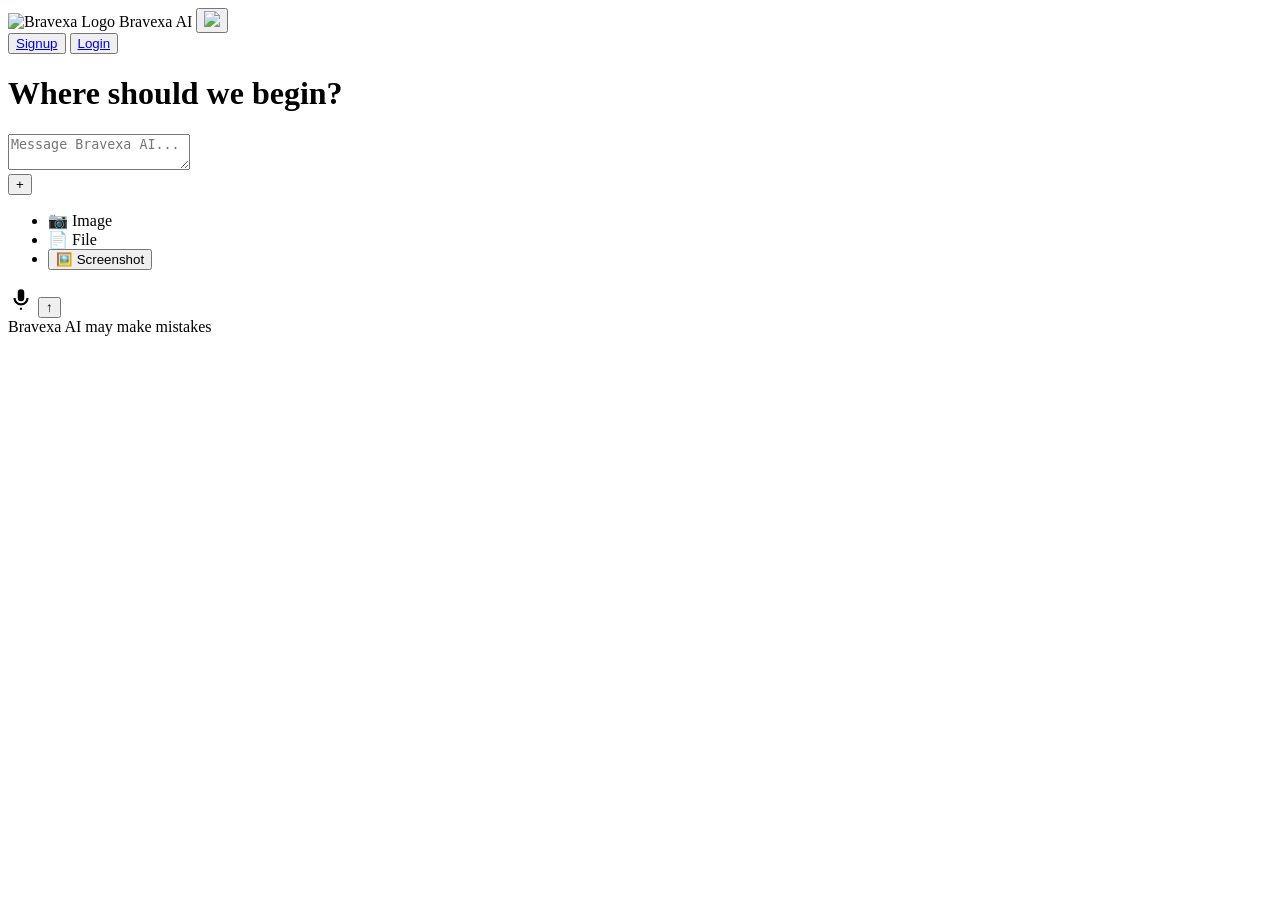
==== index.html @ df4f88fd "Update index.html" ====
<!DOCTYPE html>
<html lang="en">

<head>
  <meta charset="UTF-8">
  <meta name="viewport" content="width=device-width, initial-scale=1.0">
   <link rel="icon" type="image/png" href="chat.png">
  <link rel="manifest" href="manifest.json">
<meta name="theme-color" content="#0f172a">
  <title>Bravexa AI</title>
  <!-- Google Fonts: Inter -->
  <link href="https://fonts.googleapis.com/css2?family=Quicksand:wght@400;500;600;700&display=swap" rel="stylesheet">
  <link href="style.css" rel="stylesheet">
</head>

<body>

  <!-- Header -->
<header class="header">
<div class="logo">
  <img src="chat.png" alt="Bravexa Logo">
  <span>Bravexa AI</span>
  <button id="editLogoBtn" class="edit-logo-btn"><img src="edit.svg"></button>
</div>


  <div class="buttons">
    <button class="btn outline"><a href="Login.html">Signup</a></button>
    <button class="btn solid"><a href="Login.html">Login</a></button>
  </div>
</header>


  <!-- Hero Section -->
  <div class="hero">
    <h1>Where should we begin?</h1>
  </div>

  <!-- Chat Area -->
  <div class="chat-window" style="display:none;"></div>

  <!-- Input Box -->
  <div class="input-box">
  <textarea placeholder="Message Bravexa AI..." class="chatbox"></textarea>

  <div class="bottom-row">
    <div class="left-section">
      <button class="plus-btn" id="plusBtn">+</button>
      <div class="upload-dropdown" id="uploadDropdown">
        <ul>
          <li><label for="imageUpload">📷 Image</label><input type="file" id="imageUpload" accept="image/*" hidden></li>
          <li><label for="fileUpload">📄 File</label><input type="file" id="fileUpload" hidden></li>
          <li><button id="screenshotBtn">🖼️ Screenshot</button></li>
        </ul>
      </div>
    </div>

    <div class="right-section">
      <i class="voice-icon" title="Voice">
        <svg viewBox="0 0 24 24" width="26" height="26" xmlns="http://www.w3.org/2000/svg">
          <path fill="currentColor" d="M12 14a3 3 0 0 0 3-3V6a3 3 0 0 0-6 0v5a3 3 0 0 0 3 3zm5-3a5 5 0 0 1-10 0H5a7 7 0 0 0 14 0h-2zM11 20h2v2h-2z"/>
        </svg>
      </i>
      <button class="send-btn">↑</button>
    </div>
  </div>
</div>
  <!-- Footer -->
  <div class="footer">
    Bravexa AI may make mistakes
  </div>
  <script src="main.js"></script>
</body>
</html>
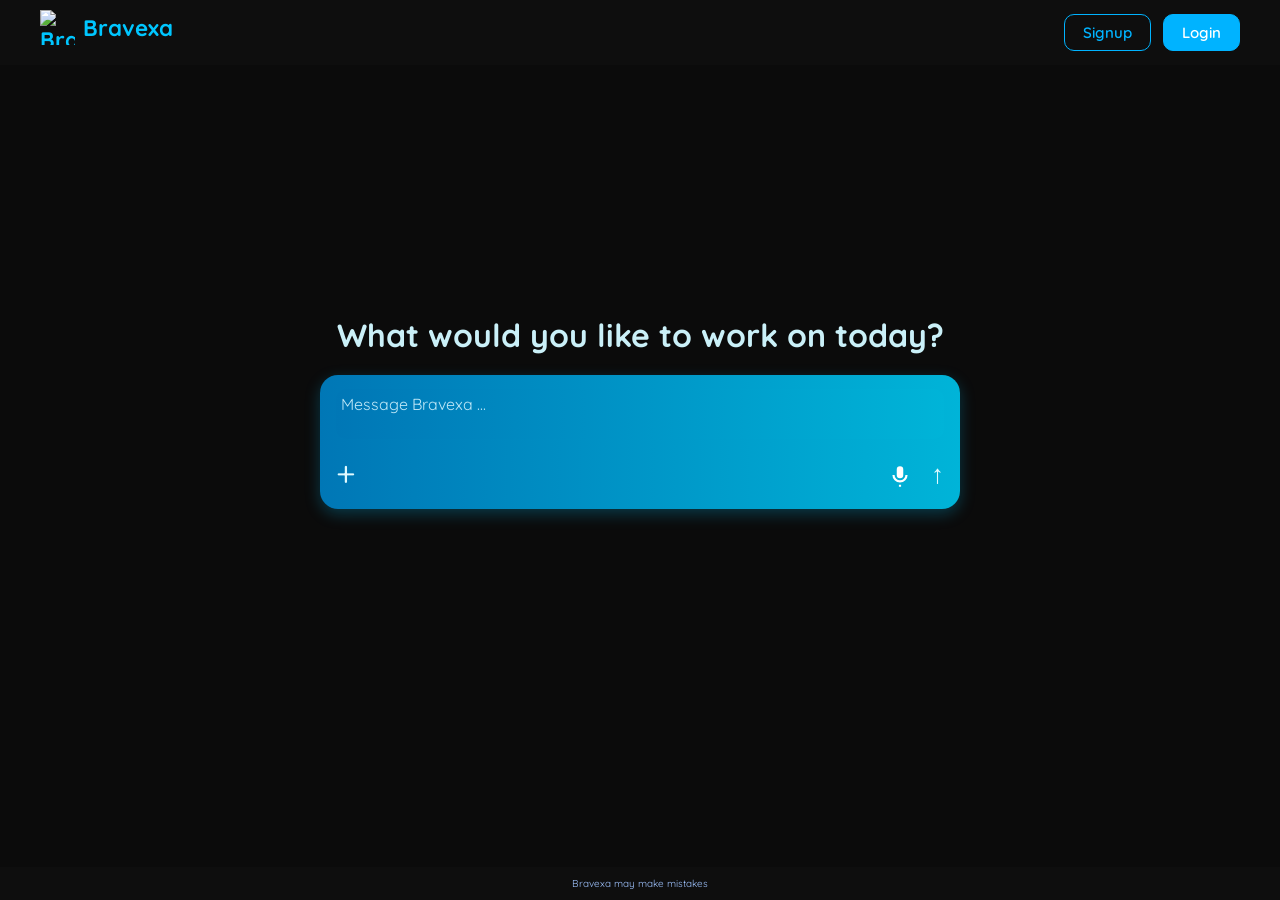
==== commit 39512ccb: "Update index.html" ====
--- a/index.html
+++ b/index.html
@@ -7,7 +7,7 @@
    <link rel="icon" type="image/png" href="chat.png">
   <link rel="manifest" href="manifest.json">
 <meta name="theme-color" content="#0f172a">
-  <title>Bravexa AI</title>
+  <title>Bravexa</title>
   <!-- Google Fonts: Inter -->
   <link href="https://fonts.googleapis.com/css2?family=Quicksand:wght@400;500;600;700&display=swap" rel="stylesheet">
   <link href="style.css" rel="stylesheet">
@@ -19,7 +19,7 @@
 <header class="header">
 <div class="logo">
   <img src="chat.png" alt="Bravexa Logo">
-  <span>Bravexa AI</span>
+  <span>Bravexa</span>
   <button id="editLogoBtn" class="edit-logo-btn"><img src="edit.svg"></button>
 </div>
 
@@ -33,7 +33,7 @@
 
   <!-- Hero Section -->
   <div class="hero">
-    <h1>Where should we begin?</h1>
+    <h1>What would you like to work on today?</h1> 
   </div>
 
   <!-- Chat Area -->
@@ -41,7 +41,7 @@
 
   <!-- Input Box -->
   <div class="input-box">
-  <textarea placeholder="Message Bravexa AI..." class="chatbox"></textarea>
+  <textarea placeholder="Message Bravexa ..." class="chatbox"></textarea>
 
   <div class="bottom-row">
     <div class="left-section">
@@ -67,7 +67,7 @@
 </div>
   <!-- Footer -->
   <div class="footer">
-    Bravexa AI may make mistakes
+    Bravexa may make mistakes
   </div>
   <script src="main.js"></script>
 </body>
--- a/style.css
+++ b/style.css
@@ -0,0 +1,1270 @@
+
+/* ===================================
+      Bravexa AI — Modern Blue Theme
+   =================================== */
+
+* {
+  margin: 0;
+  padding: 0;
+  box-sizing: border-box;
+  font-family: 'Quicksand', sans-serif;
+}
+
+html {
+  margin-bottom: 150px;
+}
+
+body {
+  background: linear-gradient(180deg, #0d1b2a, #1b263b);
+  color: #e0e6ed;
+  display: flex;
+  flex-direction: column;
+  align-items: center;
+  overflow-y: scroll;
+  scroll-behavior: smooth;
+  justify-content: center;
+  text-align: center;
+}
+
+/* ================= Navbar ================= */
+/* ===== HEADER (Fixed Navbar) ===== */
+
+.sidebar {
+  position: fixed;
+   left: -220px; /* match width */
+  width: 220px;
+  top: 0;
+  height: 100%;
+  background:black;
+  box-shadow:1px 1px 1px 1px rgba(0,0,0,0.1);
+  backdrop-filter: blur(10px);
+  color: white;
+  padding: 15px;
+  transition: 0.3s;
+  overflow-y: auto;
+  z-index: 1000;
+}
+
+.sidebar.active {
+  left: 0;
+}
+.sidebar p{
+      text-align : left;
+      padding:10px;
+      font-weight: 700;
+      font-size:1rem;
+}
+.left{
+  margin-left:10px;
+}
+.chat {
+  font-size: 0.95rem;
+  font-weight: 600;
+}
+
+.chatid {
+  font-size: 0.7rem;
+  text-align: left;
+  color: #aaa;
+}
+
+.menu-btn {
+  font-size: 20px;
+  margin-right: 10px;
+  cursor: pointer;
+  background: none;
+  border: none;
+  color: white;
+}
+.edit-btn{
+
+    font-size: 15px;
+  margin-right: 10px;
+  cursor: pointer;
+  background: none;
+  border: none;
+
+}
+.header {
+  position: fixed;
+  top: 0;
+  left: 0;
+  width: 100%;
+  height: 65px;
+  display: flex;
+  align-items: center;
+  justify-content: space-between;
+  padding: 0 40px;
+  background: #0e0e0e;
+  z-index: 100;
+}
+
+.header .logo {
+  font-size: 1.4rem;
+  font-weight: 700;
+  color: linear-gradient(90deg, #1d4ed8, #2563eb, #60a5fa);
+  user-select: none;
+}
+
+.header .buttons {
+  display: flex;
+  gap: 12px;
+}
+
+.header .btn {
+  font-family: 'Inter', sans-serif;
+  padding: 8px 18px;
+  border-radius: 10px;
+  font-weight: 600;
+  cursor: pointer;
+  transition: all 0.25s ease;
+  border: none;
+  font-size: 15px;
+}
+
+.header .btn a {
+  text-decoration: none;
+  color: inherit;
+}
+
+.header .btn.outline {
+  background: transparent;
+  border: 1.8px solid #00b3ff;
+  color: #00b3ff;
+}
+
+.header .btn.outline:hover {
+  background: #00b3ff;
+  color: #fff;
+}
+
+.header .btn.solid {
+  background: #00b3ff;
+  color: #fff;
+  border: 1.8px solid #00b3ff;
+}
+
+.header .btn.solid:hover {
+  background: #29d1ff;
+}
+/* Add spacing below header so chat/hero doesn’t overlap */
+body {
+  margin: 0;
+  font-family: 'Inter', sans-serif;
+  background: #0b0b0b;
+  color: #fff;
+}
+
+main, .hero, .chat-window {
+  margin-top: 80px; /* push content below header */
+}
+
+/* ===== LIGHT MODE ===== */
+body.light-mode .header {
+  background: #ffffff;
+  border-bottom: 1px solid #eee;
+}
+
+body.light-mode .header .logo {
+  color: #0077ff;
+}
+
+body.light-mode .header .btn.outline {
+  border-color: #0077ff;
+  color: #0077ff;
+}
+
+body.light-mode .header .btn.outline:hover {
+  background: #0077ff;
+  color: #fff;
+}
+
+body.light-mode .header .btn.solid {
+  background: #0077ff;
+  color: #fff;
+}
+.navbars {
+  position: absolute;
+  top: 20px;
+  left: 30px;
+  right: 30px;
+  display: flex;
+  justify-content: space-between;
+  align-items: center;
+  margin-left: 25px;
+}
+
+.logo {
+ display: flex;
+  align-items: center;
+  font-weight: 600;
+  font-size: 1.3rem;
+  margin-bottom:10px;
+  color: #00c6ff;
+  position: relative;
+}
+
+.logo span {
+  margin-left: 8px;
+  color: #00c6ff;
+}
+.logo img{
+  width:35px;
+  height:35px;
+}
+.buttons {
+  display: flex;
+  gap: 20px;
+}
+.edit-logo-btn {
+  display: none;
+  position: absolute;
+  background: #2a2a2a;
+  color: #fff;
+  border: none;
+  padding: 5px 8px;
+  border-radius: 6px;
+  cursor: pointer;
+  font-size: 13px;
+  transition: background 0.2s ease, opacity 0.2s ease;
+  opacity: 0;
+}
+
+.suggestions {
+  display: flex;
+  flex-wrap: wrap;
+  gap: 10px;
+  justify-content: center;
+  margin-top: 20px;
+margin-bottom:20px;
+}
+
+.suggestions button {
+  background: rgba(255, 255, 255, 0.05);
+  border: 1px solid rgba(0, 255, 255, 0.2);
+  color: #cceeff;
+  padding: 10px 16px;
+  border-radius: 25px;
+  font-size: 14px;
+  cursor: pointer;
+  transition: all 0.3s ease;
+  backdrop-filter: blur(10px);
+}
+
+/* Hover effect */
+.suggestions button:hover {
+  background: rgba(0, 255, 255, 0.15);
+  box-shadow: 0 0 10px rgba(0, 255, 255, 0.6);
+  transform: translateY(-2px);
+}
+.logo:hover .edit-logo-btn {
+  display: block;
+  opacity: 1;
+}
+
+.edit-logo-btn img{
+  width:25px;
+  height:25px;
+  background-color:transparent;
+}
+
+.edit-logo-btn:hover {
+  background: #4a4a4a;
+}
+.btn {
+  padding: 8px 18px;
+  background: linear-gradient(90deg, #0077b6, #00b4d8);
+  border: none;
+  border-radius: 10px;
+  color: white;
+  font-weight: 500;
+  cursor: pointer;
+  transition: transform 0.3s ease, background 0.3s ease;
+}
+
+.btn a {
+  color: white;
+  text-decoration: none;
+}
+
+.btn:hover {
+  transform: scale(1.05);
+  background: linear-gradient(90deg, #00b4d8, #0077b6);
+}
+
+/* ================= Hero ================= */
+.hero {
+  margin-top: 35vh;
+}
+
+
+.hero h1 {
+  font-size: 2rem;
+  font-weight: 700;
+  margin-bottom: 20px;
+  color: #caf0f8;
+}
+.hero p{
+   font-size: 1.1rem;
+   padding-bottom:20px;
+}
+
+/* ================= Chat Window ================= */
+.chat-window {
+  flex-grow: 1;
+  width: 100%;
+  max-width: 51%;
+  display: flex;
+padding: 10px 12px 90px;
+  flex-direction: column;
+  background-color: transparent;
+}
+.preview-container {
+  display:none;
+  flex-wrap: wrap;
+}
+
+.preview-container img{
+  max-width: 80px;
+  border-radius: 8px;
+}
+
+.preview-container .file-preview {
+  background: #1e293b;
+  padding: 6px 10px;
+  border-radius: 6px;
+  font-size: 12px;
+}
+
+.preview-item {
+  position: relative;
+  display: inline-block;
+}
+
+.remove-btn {
+  position: absolute;
+  top: -6px;
+  right: -6px;
+  background: #ef4444;
+  color: white;
+  border: none;
+  border-radius: 50%;
+  width: 18px;
+  height: 18px;
+  font-size: 12px;
+  cursor: pointer;
+}
+
+.remove-btn:hover {
+  background: #dc2626;
+}
+
+.preview-item img{
+  box-shadow: none;
+}
+
+/* ================= Input Box ================= */
+.input-box {
+  background: linear-gradient(90deg, #0077b6, #00b4d8);
+  border-radius: 18px;
+  padding: 14px 16px;
+  width: 55%;
+  margin: 0 auto;
+  box-shadow: 0 5px 15px rgba(0, 200, 255, 0.25);
+  animation: pulseGlow 2.5s infinite ease-in-out;
+  display: flex;
+  flex-direction: column;
+  gap: 12px;
+}
+
+/* Textarea (Top Section) */
+.chatbox {
+  border: none;
+  outline: none;
+  background: linear-gradient(90deg, #0077b6, #00b4d8);
+  color: #ffffff;
+  font-size: 1rem;
+  resize: none;
+  transition: height 0.2s ease;
+  border-radius: 10px;
+  padding: 5px;
+  min-height: 50px;
+  max-height: 200px;
+  overflow-y: auto;
+}
+
+.chatbox::placeholder {
+  color: #bfe8f7;
+}
+
+/* Bottom Row */
+.bottom-row {
+  display: flex;
+  justify-content: space-between;
+  align-items: center;
+}
+
+/* Left Section (+ button) */
+.left-section {
+    position: relative;
+}
+
+/* + Button */
+    .plus-btn {
+      background: transparent;
+      border: none;
+      color: #e0faff;
+      font-size: 35px;
+      cursor: pointer;
+      transition: all 0.3s ease;
+      position: relative;
+    }
+
+    .plus-btn:hover {
+      color: #00e1ff;
+      transform: scale(1.2);
+    }
+
+    .plus-btn.active {
+      color: #00e1ff;
+      text-shadow: 0 0 10px #00e1ff;
+    }
+
+    /* Upload Dropdown - Frosted Glass (macOS style) */
+  .upload-dropdown {
+  display: none;
+  position: absolute;
+
+  bottom: 30px;   /* appears above button */
+  left: 0;        /* aligned with + */
+
+  background:linear-gradient(90deg, #0077b6, #00b4d8);
+  border-radius: 14px;
+  width: 170px;
+
+  backdrop-filter: blur(20px) saturate(180%);
+  -webkit-backdrop-filter: blur(20px) saturate(180%);
+
+  border: 1px solid rgba(255, 255, 255, 0.25);
+
+  box-shadow: 0 4px 20px rgba(0, 0, 0, 0.35),
+              0 -2px 8px rgba(0, 225, 255, 0.3);
+
+  overflow: hidden;
+  z-index: 1000;
+
+  animation: fadeIn 0.25s ease;
+}
+.upload-dropdown {
+  left: 0;
+  transform: translateX(-20%);
+}
+
+    /* Dropdown list */
+    .upload-dropdown ul {
+      list-style: none;
+      margin: 0;
+      padding: 6px 0;
+    }
+
+    /* Items */
+    .upload-dropdown li {
+      padding: 9px 16px;
+      font-size: 15px;
+      color: #fff;
+      cursor: pointer;
+      transition: background 0.2s, color 0.2s;
+    }
+
+    .upload-dropdown li:hover {
+      background: rgba(0, 225, 255, 0.1);
+      color: #00e1ff;
+    }
+
+    /* Fade-in animation */
+    @keyframes fadeIn {
+      from {
+        opacity: 0;
+        transform: translateY(10px);
+      }
+      to {
+        opacity: 1;
+        transform: translateY(0);
+      }
+    }
+
+
+/* Right Section (Voice + Send buttons) */
+.right-section {
+  display: flex;
+  align-items: center;
+  gap: 18px;
+}
+
+.voice-icon {
+  margin-top:10px;
+  color: #ffffff;
+  cursor: pointer;
+  transition: all 0.3s ease;
+}
+
+.voice-icon:hover {
+  color: #00e1ff;
+  transform: scale(1.2);
+}
+
+.send-btn {
+  background: transparent;
+  border: none;
+  color: #e0faff;
+  cursor: pointer;
+  font-size: 26px;
+  font-weight: bold;
+  transition: all 0.3s ease;
+}
+
+.send-btn:hover {
+  color: #00e1ff;
+  transform: translateY(-2px) scale(1.1);
+}
+
+/* Glow Animation */
+@keyframes pulseGlow {
+  0%, 100% {
+    box-shadow: 0 0 10px rgba(0, 200, 255, 0.4);
+  }
+  50% {
+    box-shadow: 0 0 20px rgba(0, 200, 255, 0.8);
+  }
+}
+/* ================= Messages ================= */
+.message {
+  max-width: 100%;
+  margin: 12px 0;
+  border-radius: 18px;
+  font-size: 15px;
+  line-height: 1.4;
+  opacity: 0;
+padding: 10px 14px;
+  border-radius: 12px;
+  transform: translateY(15px);
+  transition: all 0.3s ease-in-out;
+}
+
+.message.visible {
+  opacity: 1;
+  transform: translateY(0);
+}
+
+/* User message (right) */
+.user-message {
+  background: #00b4d8;
+  color: #fff;
+  max-width:80%;
+  margin-left: auto;
+  border-bottom-right-radius: 5px;
+  text-align: right;
+overflow: visible;
+  box-shadow: 0 3px 6px rgba(0, 180, 216, 0.3);
+  padding: 10px 14px;
+  border-radius: 12px;
+  word-wrap: break-word;
+  overflow-wrap: break-word;
+  word-break: break-word;
+  white-space: pre-wrap;
+}
+
+
+.user-image{
+  background:transparent;
+  color: #fff;
+  max-width:80%;
+  margin: 10px 0 6px auto; 
+  border-bottom-right-radius: 5px;
+  text-align: right;
+  overflow: visible;
+  border-radius: 12px;
+}
+/* AI message (left) */
+
+
+
+
+
+
+.new-chat {
+  width: 100%;
+  padding: 10px;
+  margin-top:10px;
+  margin-bottom: 10px;
+  border: none;
+  border-radius: 10px;
+  background: linear-gradient(90deg, #00b3ff, #0077ff);
+  color: white;
+  font-weight: 600;
+  cursor: pointer;
+  transition: 0.25s;
+}
+
+.new-chat a{
+  text-decoration: none;
+  color:white;
+}
+
+.new-chat:hover {
+  transform: scale(1.03);
+  box-shadow: 0 0 10px rgba(0,179,255,0.5);
+}
+/* ---------- USER MENU ---------- */
+.user-menu {
+  position:fixed;
+  bottom:10px;
+  left:0;
+  padding:10px;
+  display: flex;
+  align-items: center;
+}
+
+/* Avatar image */
+.avatar {
+  width: 42px;
+  height: 42px;
+  border-radius: 50%;
+  cursor: pointer;
+  transition: transform 0.2s ease, box-shadow 0.2s ease;
+  border: 2px solid rgba(255, 255, 255, 0.3);
+}
+
+.avatar:hover {
+  transform: scale(1.08);
+  box-shadow: 0 0 10px rgba(255, 255, 255, 0.2);
+}
+
+/* Dropdown menu */
+.dropdown {
+  display: none;
+  position: absolute;
+  bottom: 60px;
+  right: 0;
+  background: rgba(30, 30, 30, 0.7);
+  backdrop-filter: blur(12px);
+  border-radius: 14px;
+  width: 180px;
+  box-shadow: 0 8px 25px rgba(0, 0, 0, 0.5);
+  overflow: hidden;
+  z-index: 1000;
+  animation: fadeIn 0.25s ease;
+  border: 1px solid rgba(255,255,255,0.08);
+}
+
+.avatar:active {
+  transform: scale(0.95);
+}
+
+/* Show menu when active */
+.dropdown.active {
+  display: block;
+}
+
+/* Dropdown items */
+.dropdown ul {
+  list-style: none;
+  margin: 0;
+  padding: 0;
+}
+
+.dropdown li a {
+  display: block;
+  padding: 12px 16px;
+  color: #eee;
+  text-decoration: none;
+  font-size: 15px;
+  font-weight: 500;
+  transition: background 0.25s ease, color 0.25s ease;
+}
+
+.dropdown li a:hover {
+  background: #262626;
+  color: #00b3ff;
+}
+
+/* Smooth dropdown animation */
+@keyframes fadeIn {
+  from {
+    opacity: 0;
+    transform: translateY(-10px);
+  }
+  to {
+    opacity: 1;
+    transform: translateY(0);
+  }
+}
+/* Attachment Button + Menu */
+.attach-wrapper {
+  position: relative;
+  display: flex;
+  align-items: center;
+  margin-right: 8px;
+}
+
+.chart-container {
+  margin-top: 14px;
+  display: flex;
+  justify-content: center;
+}
+
+svg rect {
+  fill: #3b82f6;
+  rx: 6;
+}
+
+svg text {
+  fill: #e5e7eb;
+  font-size: 12px;
+}
+
+svg rect {
+  fill: #3b82f6;
+}
+
+svg text {
+  fill: #e5e7eb;
+  font-size: 12px;
+}
+
+.note {
+  font-size: 12px;
+  opacity: 0.7;
+  margin-top: 6px;
+}
+
+
+
+.attach-btn {
+  background: none;
+  border: none;
+  font-size: 20px;
+  cursor: pointer;
+  color: var(--text-color, #444);
+  transition: 0.2s;
+}
+
+.attach-btn:hover {
+  color: var(--accent-color, #007bff);
+  transform: scale(1.1);
+}
+
+/* Dropdown Menu */
+.attach-menu {
+  position: absolute;
+  bottom: 45px;
+  left: 0;
+  background: var(--bg-color, #fff);
+  border: 1px solid #ccc;
+  border-radius: 8px;
+  box-shadow: 0 4px 10px rgba(0,0,0,0.1);
+  display: none;
+  min-width: 180px;
+  z-index: 100;
+}
+
+.attach-menu ul {
+  list-style: none;
+  margin: 0;
+  padding: 8px 0;
+}
+
+.attach-menu li {
+  padding: 8px 14px;
+  cursor: pointer;
+  font-size: 14px;
+  color: #333;
+  transition: 0.2s;
+}
+
+.attach-menu li:hover {
+  background: #f5f5f5;
+}
+
+.attach-menu button,
+.attach-menu label {
+  background: none;
+  border: none;
+  cursor: pointer;
+  color: inherit;
+  font-family: inherit;
+  font-size: inherit;
+  width: 100%;
+  text-align: left;
+}
+
+/* ---------- DARK/LIGHT THEME SUPPORT ---------- */
+body.light-mode .dropdown {
+  background: #ffffff;
+  box-shadow: 0 4px 12px rgba(0, 0, 0, 0.1);
+}
+
+body.light-mode .dropdown li a {
+  color: #333;
+}
+
+body.light-mode .dropdown li a:hover {
+  background: #f5f5f5;
+  color: #0077ff;
+}
+
+/* ================= Tables ================= */
+
+/* ===== Uniform Container Styling ===== */
+.code-block-container {
+  background: #111;
+  color: #f5f5f5;
+  border-radius: 10px;
+  margin: 15px 0;
+  box-shadow: 0 0 10px rgba(255,255,255,0.05);
+  overflow: hidden;
+}
+
+.code-toolbar {
+  display: flex;
+  justify-content: space-between;
+  align-items: center;
+  background: #222;
+  padding: 8px 12px;
+}
+
+.lang-label {
+  color: #ff6ec7;
+  font-weight: bold;
+  font-size: 0.9rem;
+}
+
+.btn-group button {
+  background: #333;
+  color: #fff;
+  border: none;
+  margin-left: 6px;
+  padding: 4px 10px;
+  border-radius: 6px;
+  cursor: pointer;
+  transition: 0.2s;
+}
+
+.btn-group button:hover {
+  background: #555;
+}
+
+.code-content {
+  font-family:Quicksand;
+  padding: 14px;
+  line-height: 1.5;
+  white-space: pre-wrap;
+}
+.visual-card {
+  margin: 14px 0;
+  padding: 12px;
+  border-radius: 12px;
+  background: var(--card-bg);
+}
+
+.visual-toolbar {
+  display: flex;
+  justify-content: space-between;
+  align-items: center;
+  margin-bottom: 8px;
+  font-size: 0.85rem;
+  opacity: 0.85;
+}
+
+.visual-toolbar .label {
+  font-weight: 600;
+}
+
+.note {
+  font-size: 0.8rem;
+  opacity: 0.7;
+  margin-top: 6px;
+}
+.info-list {
+  list-style: none;
+  padding: 0;
+  margin: 12px 0 0;
+}
+
+.info-list li {
+  padding: 10px 14px;
+  margin-bottom: 8px;
+  border-radius: 8px;
+  background: rgba(148, 163, 184, 0.08); /* subtle slate */
+  font-size: 14px;
+  line-height: 1.5;
+  display: flex;
+  align-items: center;
+  gap: 8px;
+}
+
+/* === GEMINI STYLE LOADER === */
+.gemini-loader {
+  display: flex;
+  align-items: flex-start;
+  gap: 12px;
+  padding: 5px;
+}
+
+.ai-icon-wrapper {
+  flex-shrink: 0;
+}
+
+.ai-pulse-icon {
+  width: 24px;
+  height: 24px;
+  filter: drop-shadow(0 0 5px var(--accent-cyan));
+  animation: pulseIcon 1.5s infinite ease-in-out;
+}
+
+.shimmer-container {
+  flex-grow: 1;
+  display: flex;
+  flex-direction: column;
+  gap: 10px;
+  margin-top: 5px;
+}
+
+.shimmer-line {
+  height: 12px;
+  width: 100%;
+  background: linear-gradient(
+    90deg,
+    var(--border-color) 25%,
+    #3a3f4b 50%,
+    var(--border-color) 75%
+  );
+  background-size: 200% 100%;
+  border-radius: 4px;
+  animation: shimmer 1.5s infinite linear;
+}
+
+.shimmer-line.short {
+  width: 60%;
+}
+
+/* === ANIMATIONS === */
+@keyframes shimmer {
+  0% { background-position: 200% 0; }
+  100% { background-position: -200% 0; }
+}
+
+@keyframes pulseIcon {
+  0%, 100% { transform: scale(1); opacity: 1; }
+  50% { transform: scale(1.1); opacity: 0.7; }
+}
+
+/* Smooth transition when loader disappears */
+.ai-message:not(.loading) {
+  transition: all 0.3s ease;
+}
+/* ================= Footer ================= */
+.footer {
+  position: fixed;
+  bottom: 0px;
+  margin: 0px;
+  padding:10px;
+  width:100%;
+  background: #0e0e0e;
+font-size:10px;
+  color: #a0c4ff;
+}
+
+.logs {
+  font-size: 1rem;
+  cursor: pointer;
+  color: #00b4d8;
+  margin-left: 5px;
+  margin-bottom: 40px;
+  display: flex;
+}
+
+
+
+.image-viewer {
+  position: fixed;
+  top: 0;
+  left: 0;
+  width: 100%;
+  height: 100%;
+  background: rgba(0,0,0,0.9);
+  display: flex;
+  justify-content: center;
+  align-items: center;
+  z-index: 9999;
+}
+
+.full-image {
+  max-width: 90%;
+  max-height: 90%;
+  border-radius: 10px;
+  animation: zoomIn 0.3s ease;
+}
+
+@keyframes zoomIn {
+  from { transform: scale(0.8); opacity: 0; }
+  to { transform: scale(1); opacity: 1; }
+}
+
+.close-btn {
+  position: absolute;
+  top: 20px;
+  right: 30px;
+  font-size: 24px;
+  color: white;
+  cursor: pointer;
+}
+.history-list div {
+  background: #1f1f1f;
+  padding: 10px;
+  border-radius: 10px;
+  margin-bottom: 10px;
+  cursor: pointer;
+  transition: all 0.25s ease;
+  display: flex;
+  justify-content: space-between;
+  align-items: center;
+}
+
+.history-list div:hover {
+  background: #2a2a2a;
+  transform: translateX(4px);
+}
+
+/* ACTIVE CHAT */
+.history-list .active {
+  background: linear-gradient(90deg, #00b3ff33, transparent);
+  border-left: 3px solid #00b3ff;
+}
+
+.delete-btn {
+  opacity: 0;
+  transition: 0.2s;
+}
+
+.history-list div:hover .delete-btn {
+  opacity: 1;
+}
+
+/* Typing/Intro Text */
+.bravexa-intro {
+  font-size: 0.95rem;
+  font-weight: 500;
+  color: var(--accent-cyan);
+  margin-bottom: 8px;
+}
+
+/* Divider Line */
+.bravexa-divider {
+  border: 0;
+  height: 1px;
+  background: linear-gradient(to right, var(--border-color), transparent);
+  margin: 12px 0;
+}
+
+/* Body Content */
+.bravexa-body h2 {
+  font-size: 1.1rem;
+  margin-bottom: 10px;
+  display: flex;
+  align-items: center;
+  gap: 8px;
+}
+
+/* === CODE BLOCK STYLING === */
+.code-block-container {
+  background: #010409;
+  border-radius: 8px;
+  border: 1px solid var(--border-color);
+  margin: 10px 0;
+  overflow: hidden;
+}
+
+.code-toolbar {
+  background: #1f242c;
+  padding: 8px 12px;
+  display: flex;
+  justify-content: space-between;
+  align-items: center;
+  border-bottom: 1px solid var(--border-color);
+}
+
+.lang-label {
+  font-size: 0.75rem;
+  text-transform: uppercase;
+  color: var(--text-muted);
+  font-weight: bold;
+  letter-spacing: 0.5px;
+}
+
+.btn-group {
+  display: flex;
+  gap: 8px;
+}
+
+.code-toolbar button {
+  background: transparent;
+  border: 1px solid var(--border-color);
+  color: var(--text-main);
+  padding: 4px 10px;
+  font-size: 0.75rem;
+  border-radius: 4px;
+  cursor: pointer;
+  transition: all 0.2s;
+}
+
+.code-toolbar button:hover {
+  background: var(--border-color);
+  border-color: var(--accent-cyan);
+}
+
+.code-content {
+  padding: 15px;
+  margin: 0;
+  font-family: 'Fira Code', 'Courier New', monospace;
+  font-size: 0.9rem;
+  white-space: pre-wrap;
+  overflow-x: auto;
+  color: #d1d5db;
+}
+:root {
+  --bg-dark: #0d1117;
+  --card-bg: #161b22;
+  --accent-cyan: #00e1ff;
+  --text-main: #e6edf3;
+  --text-muted: #8b949e;
+  --border-color: #30363d;
+}
+
+/* Container for the AI Response */
+.ai-message {
+  line-height: 1.6;
+  color: var(--text-main);
+  max-width: 85%;
+  text-align: left;
+  margin: 10px 0;
+  padding: 15px;
+  background: var(--card-bg);
+  border-radius: 12px;
+  border: 1px solid var(--border-color);
+  animation: fadeIn 0.3s ease-in-out;
+}
+
+/* Outro Text */
+.bravexa-outro {
+  font-size: 0.85rem;
+  color: var(--text-muted);
+  font-style: italic;
+  margin-top: 8px;
+}
+
+/* Math Card Styling */
+.math-card {
+  background: rgba(0, 225, 255, 0.05);
+  padding: 10px;
+  border-left: 3px solid var(--accent-cyan);
+  border-radius: 4px;
+  margin: 10px 0;
+  font-family: serif;
+}
+
+/* Animations */
+@keyframes fadeIn {
+  from { opacity: 0; transform: translateY(5px); }
+  to { opacity: 1; transform: translateY(0); }
+}
+/* ================= Mobile ================= */
+@media (max-width: 768px) {
+  .header{
+    padding:0 10px;
+  }
+.input-box{
+      position:fixed;
+      bottom:30px;
+}
+      .sugesstions{
+            margin-bottom:0px;
+      }
+.hero{
+      margin-top:35vh;
+}
+.ai-message{
+  max-width: 100%;
+}
+  .header .logo {
+    font-size: 1.2rem;
+  }
+
+  .menu-btn{
+    margin-left:10px;
+  }
+  .hero {
+    flex-direction: column;
+    text-align: center;
+  }
+  .hero h1{
+    font-size: 1.8rem;
+  }
+
+  .user-menu{
+    margin-right:10px;
+  }
+  
+  .chat-window {
+    width: 100%;
+  max-width: 95%;
+  }
+
+}
+@media (min-width:768px) and (max-width: 1024px) {
+
+   .upload-dropdown { 
+margin-top:190px;
+left:110px;      
+   }
+
+  .chat-window {
+    width: 100%;
+    max-width: 85%;
+  }
+  .user-menu{
+    margin-right: 10px;
+  }
+}
+/* ================= Animations ================= */
+@keyframes heartbeat {
+  0% { transform: scale(1); opacity: 0.6; }
+  50% { transform: scale(1.4); opacity: 1; }
+  100% { transform: scale(1); opacity: 0.6; }
+}
+@keyframes pulseGlow {
+  0% { box-shadow: 0 0 12px rgba(0, 223, 216, 0.3); }
+  50% { box-shadow: 0 0 20px rgba(0, 223, 216, 0.6); }
+  100% { box-shadow: 0 0 12px rgba(0, 223, 216, 0.3); }
+}
+
+
+
+
+
+
+
+
+
+
+
+
+
+
+
+
+
+
+
+
+
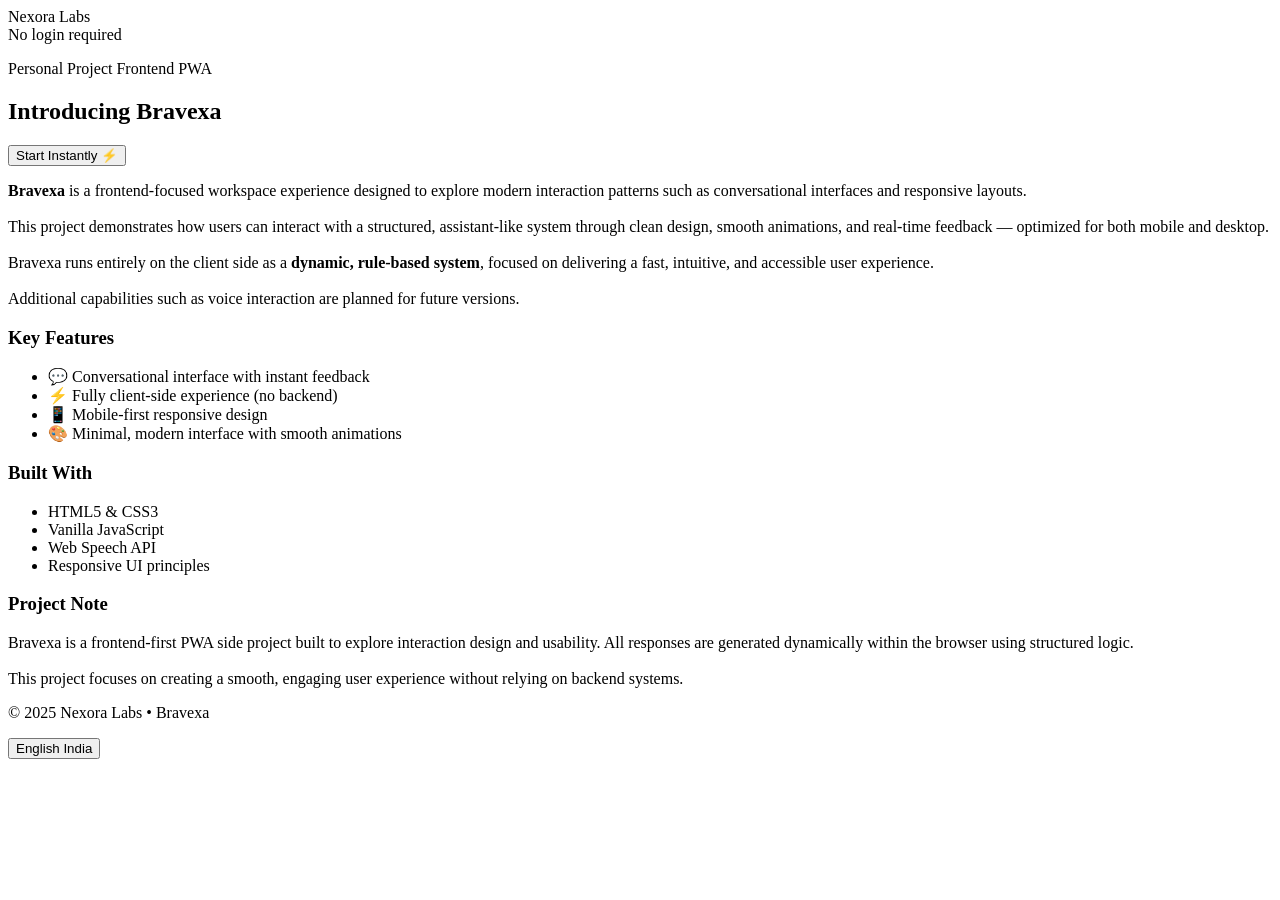
==== commit c2b2cc80: "Create index.html" ====
--- a/index.html
+++ b/index.html
@@ -1,74 +1,97 @@
-<!DOCTYPE html>
-<html lang="en">
-
-<head>
-  <meta charset="UTF-8">
-  <meta name="viewport" content="width=device-width, initial-scale=1.0">
-   <link rel="icon" type="image/png" href="chat.png">
-  <link rel="manifest" href="manifest.json">
-<meta name="theme-color" content="#0f172a">
-  <title>Bravexa</title>
-  <!-- Google Fonts: Inter -->
-  <link href="https://fonts.googleapis.com/css2?family=Quicksand:wght@400;500;600;700&display=swap" rel="stylesheet">
-  <link href="style.css" rel="stylesheet">
-</head>
-
-<body>
-
-  <!-- Header -->
-<header class="header">
-<div class="logo">
-  <img src="chat.png" alt="Bravexa Logo">
-  <span>Bravexa</span>
-  <button id="editLogoBtn" class="edit-logo-btn"><img src="edit.svg"></button>
-</div>
-
-
-  <div class="buttons">
-    <button class="btn outline"><a href="Login.html">Signup</a></button>
-    <button class="btn solid"><a href="Login.html">Login</a></button>
-  </div>
-</header>
-
-
-  <!-- Hero Section -->
-  <div class="hero">
-    <h1>What would you like to work on today?</h1> 
-  </div>
-
-  <!-- Chat Area -->
-  <div class="chat-window" style="display:none;"></div>
-
-  <!-- Input Box -->
-  <div class="input-box">
-  <textarea placeholder="Message Bravexa ..." class="chatbox"></textarea>
-
-  <div class="bottom-row">
-    <div class="left-section">
-      <button class="plus-btn" id="plusBtn">+</button>
-      <div class="upload-dropdown" id="uploadDropdown">
-        <ul>
-          <li><label for="imageUpload">📷 Image</label><input type="file" id="imageUpload" accept="image/*" hidden></li>
-          <li><label for="fileUpload">📄 File</label><input type="file" id="fileUpload" hidden></li>
-          <li><button id="screenshotBtn">🖼️ Screenshot</button></li>
-        </ul>
-      </div>
-    </div>
-
-    <div class="right-section">
-      <i class="voice-icon" title="Voice">
-        <svg viewBox="0 0 24 24" width="26" height="26" xmlns="http://www.w3.org/2000/svg">
-          <path fill="currentColor" d="M12 14a3 3 0 0 0 3-3V6a3 3 0 0 0-6 0v5a3 3 0 0 0 3 3zm5-3a5 5 0 0 1-10 0H5a7 7 0 0 0 14 0h-2zM11 20h2v2h-2z"/>
-        </svg>
-      </i>
-      <button class="send-btn">↑</button>
-    </div>
-  </div>
-</div>
-  <!-- Footer -->
-  <div class="footer">
-    Bravexa may make mistakes
-  </div>
-  <script src="main.js"></script>
-</body>
-</html>
+<!DOCTYPE html>
+<html lang="en">
+<head>
+    <meta charset="UTF-8">
+    <meta name="viewport" content="width=device-width, initial-scale=1.0">
+    <link rel="icon" type="image/png" href="chat.png">
+    <title>Bravexa – A Modern Workspace Experience</title>
+    <link href="https://fonts.googleapis.com/css2?family=Inter:wght@400;500;600;700&display=swap" rel="stylesheet">
+    <link rel="stylesheet" href="styles.css">
+</head>
+
+<body>
+
+    <header>
+        <div class="header-left">
+  <div class="logo">Nexora Labs</div>
+</div>
+        <div class="auth-buttons">
+    <span class="light-tag">No login required</span>
+</div>
+    </header>
+
+    <main>
+        <section class="intro">
+           <p class="date">Personal Project <span class="product-tag">Frontend PWA</span></p>
+
+<h2>Introducing <span class="highlight">Bravexa</span></h2>
+
+<a href="dashboard.html">
+  <button class="try-button">Start Instantly ⚡</button>
+</a><br>
+
+
+
+            <p class="description">
+  <strong>Bravexa</strong> is a frontend-focused workspace experience designed to explore 
+  modern interaction patterns such as conversational interfaces and responsive layouts.
+
+  <br><br>
+  This project demonstrates how users can interact with a structured, assistant-like system through 
+  clean design, smooth animations, and real-time feedback — optimized for both mobile and desktop.
+
+  <br><br>
+  Bravexa runs entirely on the client side as a <strong>dynamic, rule-based system</strong>, 
+  focused on delivering a fast, intuitive, and accessible user experience.
+
+  <br><br>
+  Additional capabilities such as voice interaction are planned for future versions.
+</p>
+
+        </section>
+
+        <section class="features">
+  <h3>Key Features</h3>
+  <ul>
+    <li>💬 Conversational interface with instant feedback</li>
+    <li>⚡ Fully client-side experience (no backend)</li>
+    <li>📱 Mobile-first responsive design</li>
+    <li>🎨 Minimal, modern interface with smooth animations</li>
+  </ul>
+</section>
+
+       <section class="tech">
+  <h3>Built With</h3>
+  <ul>
+    <li>HTML5 & CSS3</li>
+    <li>Vanilla JavaScript</li>
+    <li>Web Speech API</li>
+    <li>Responsive UI principles</li>
+  </ul>
+</section>
+
+
+        <section class="note">
+  <h3>Project Note</h3>
+  <p>
+    Bravexa is a frontend-first PWA side project built to explore interaction design and usability.
+    All responses are generated dynamically within the browser using structured logic.
+    
+    <br><br>
+    This project focuses on creating a smooth, engaging user experience without relying on backend systems.
+  </p>
+</section>
+    </main>
+
+    <footer>
+        <div class="footer-left">
+            <p>© 2025 Nexora Labs • Bravexa</p>
+        </div>
+        <div class="footer-right">
+            <button class="lang-button">English <span class="greys">India</span></button>
+        </div>
+    </footer>
+
+    <script src="theme.js"></script>
+</body>
+</html>
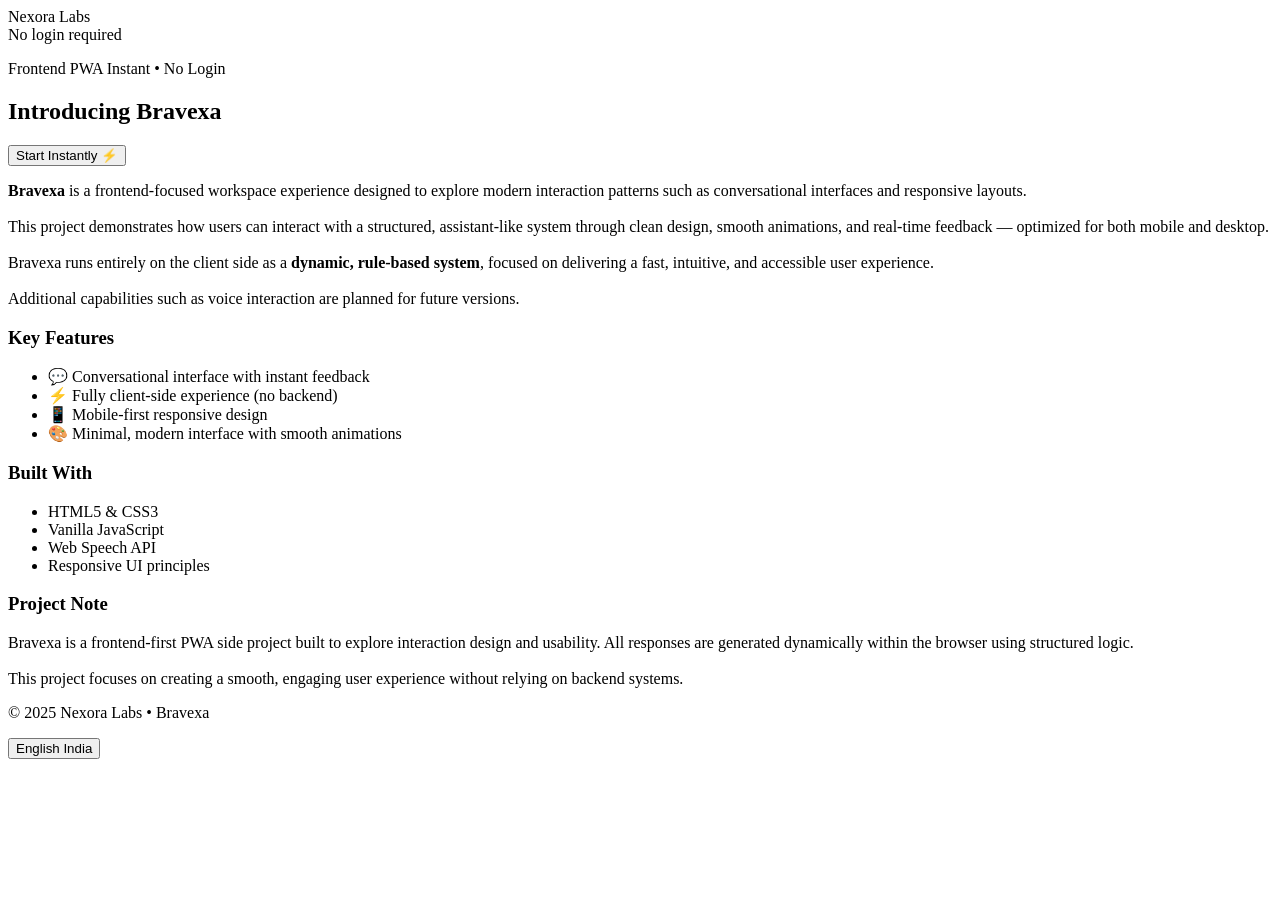
==== commit 85f5508c: "Update index.html" ====
--- a/index.html
+++ b/index.html
@@ -22,7 +22,7 @@
 
     <main>
         <section class="intro">
-           <p class="date">Personal Project <span class="product-tag">Frontend PWA</span></p>
+           <p class="date">Frontend PWA <span class="product-tag">Instant • No Login</span></p>
 
 <h2>Introducing <span class="highlight">Bravexa</span></h2>
 
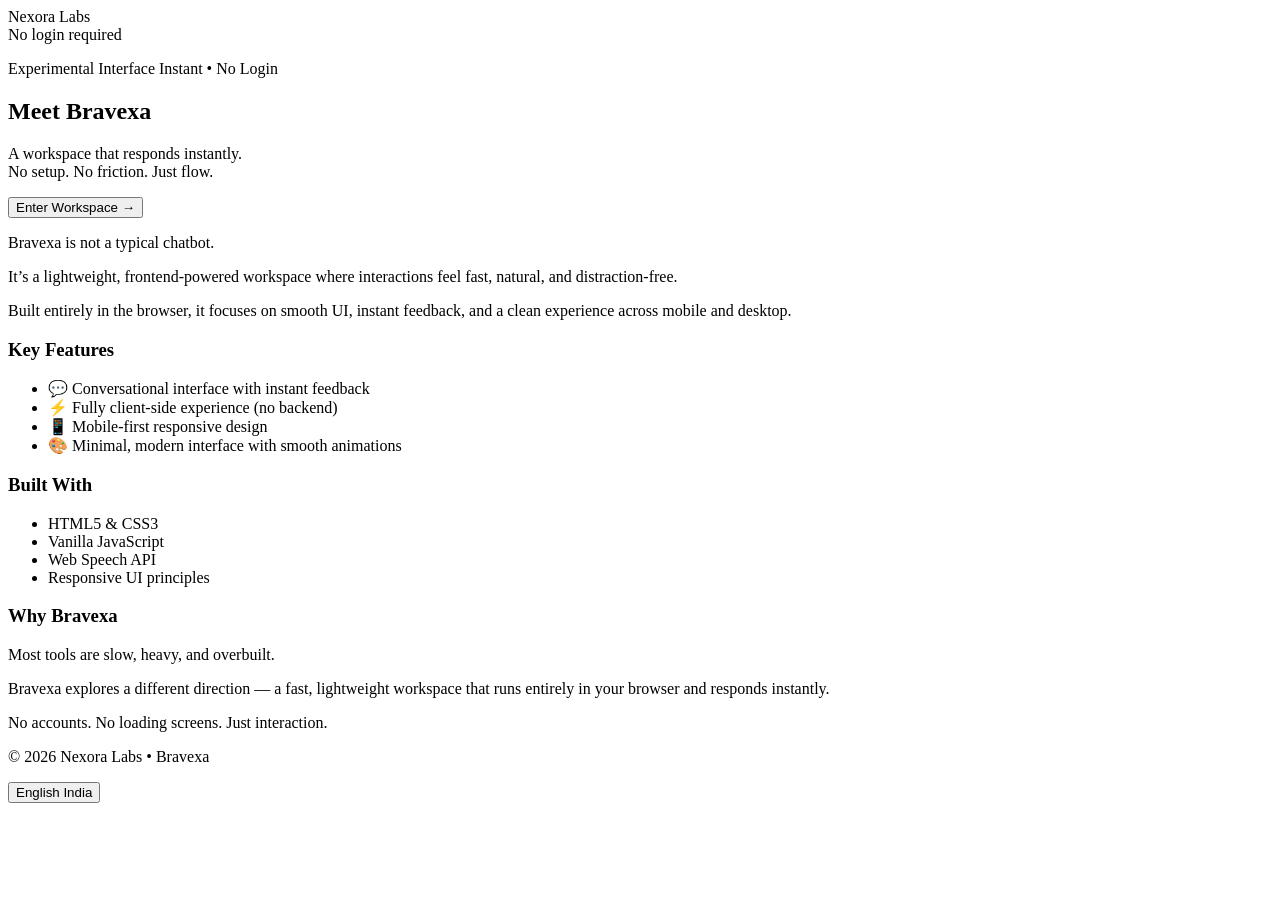
==== commit fa864b13: "Update index.html" ====
--- a/index.html
+++ b/index.html
@@ -3,6 +3,7 @@
 <head>
     <meta charset="UTF-8">
     <meta name="viewport" content="width=device-width, initial-scale=1.0">
+    <link rel="manifest" href="manifest.json">
     <link rel="icon" type="image/png" href="chat.png">
     <title>Bravexa – A Modern Workspace Experience</title>
     <link href="https://fonts.googleapis.com/css2?family=Inter:wght@400;500;600;700&display=swap" rel="stylesheet">
@@ -21,34 +22,45 @@
     </header>
 
     <main>
-        <section class="intro">
-           <p class="date">Frontend PWA <span class="product-tag">Instant • No Login</span></p>
+       <section class="intro">
 
-<h2>Introducing <span class="highlight">Bravexa</span></h2>
-
-<a href="dashboard.html">
-  <button class="try-button">Start Instantly ⚡</button>
-</a><br>
-
-
-
-            <p class="description">
-  <strong>Bravexa</strong> is a frontend-focused workspace experience designed to explore 
-  modern interaction patterns such as conversational interfaces and responsive layouts.
-
-  <br><br>
-  This project demonstrates how users can interact with a structured, assistant-like system through 
-  clean design, smooth animations, and real-time feedback — optimized for both mobile and desktop.
-
-  <br><br>
-  Bravexa runs entirely on the client side as a <strong>dynamic, rule-based system</strong>, 
-  focused on delivering a fast, intuitive, and accessible user experience.
-
-  <br><br>
-  Additional capabilities such as voice interaction are planned for future versions.
+ <p class="date">
+  Experimental Interface 
+  <span class="product-tag">Instant • No Login</span>
 </p>
 
-        </section>
+  <h2>
+    Meet <span class="highlight">Bravexa</span>
+  </h2>
+
+  <p class="hero-sub">
+    A workspace that responds instantly.<br>
+    No setup. No friction. Just flow.
+  </p>
+
+  <a href="dashboard.html">
+    <button class="try-button">Enter Workspace →</button>
+  </a>
+
+</section>
+
+        <section class="explain">
+
+  <p>
+    Bravexa is not a typical chatbot.
+  </p>
+
+  <p>
+    It’s a lightweight, frontend-powered workspace where interactions feel fast,
+    natural, and distraction-free.
+  </p>
+
+  <p>
+    Built entirely in the browser, it focuses on smooth UI, instant feedback,
+    and a clean experience across mobile and desktop.
+  </p>
+
+</section>
 
         <section class="features">
   <h3>Key Features</h3>
@@ -72,20 +84,25 @@
 
 
         <section class="note">
-  <h3>Project Note</h3>
+  <h3>Why Bravexa</h3>
   <p>
-    Bravexa is a frontend-first PWA side project built to explore interaction design and usability.
-    All responses are generated dynamically within the browser using structured logic.
-    
-    <br><br>
-    This project focuses on creating a smooth, engaging user experience without relying on backend systems.
+    Most tools are slow, heavy, and overbuilt.
+  </p>
+
+  <p>
+    Bravexa explores a different direction — a fast, lightweight workspace
+    that runs entirely in your browser and responds instantly.
+  </p>
+
+  <p>
+    No accounts. No loading screens. Just interaction.
   </p>
 </section>
     </main>
 
     <footer>
         <div class="footer-left">
-            <p>© 2025 Nexora Labs • Bravexa</p>
+            <p>© 2026 Nexora Labs • Bravexa</p>
         </div>
         <div class="footer-right">
             <button class="lang-button">English <span class="greys">India</span></button>
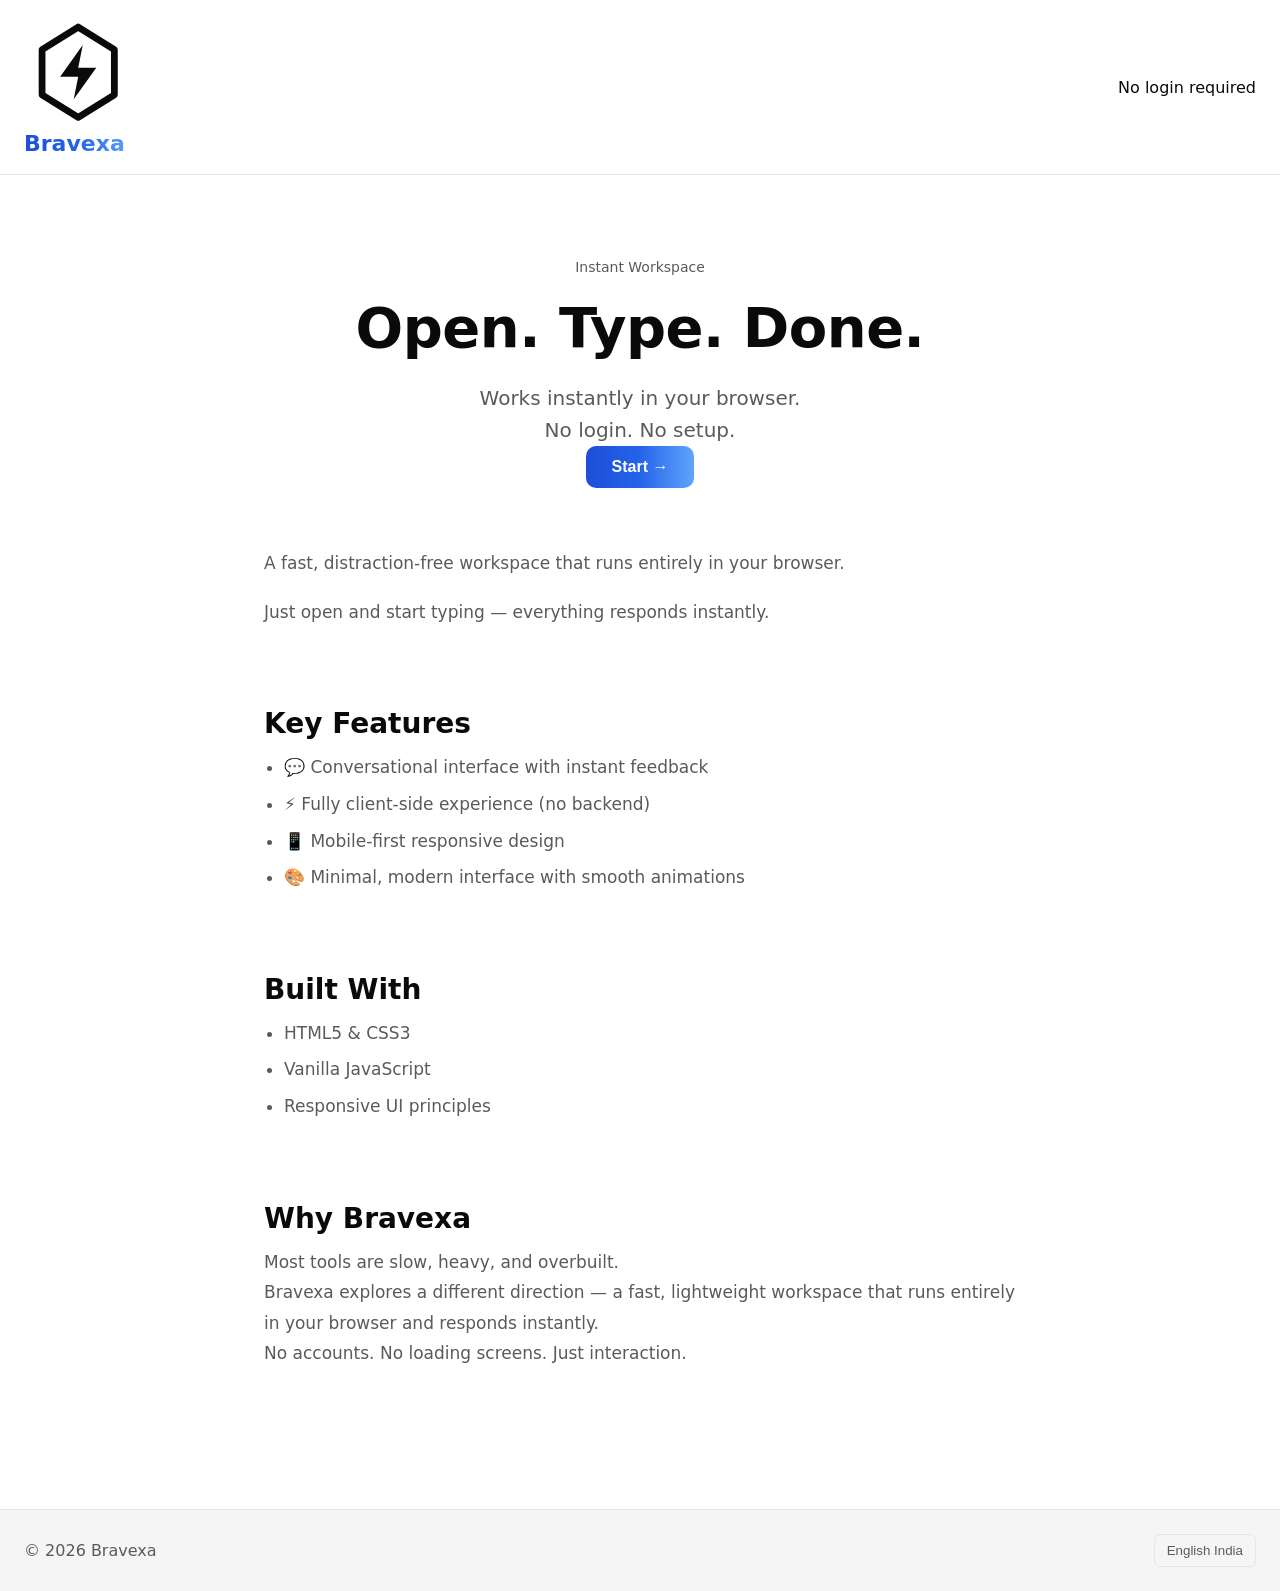
==== commit ecf24b77: "Update index.html" ====
--- a/index.html
+++ b/index.html
@@ -4,8 +4,8 @@
     <meta charset="UTF-8">
     <meta name="viewport" content="width=device-width, initial-scale=1.0">
     <link rel="manifest" href="manifest.json">
-    <link rel="icon" type="image/png" href="chat.png">
-    <title>Bravexa – A Modern Workspace Experience</title>
+  <link rel="icon" type="image/svg+xml" href="favicon.svg">
+    <title>Bravexa – Instant Workspace</title>
     <link href="https://fonts.googleapis.com/css2?family=Inter:wght@400;500;600;700&display=swap" rel="stylesheet">
     <link rel="stylesheet" href="styles.css">
 </head>
@@ -14,7 +14,24 @@
 
     <header>
         <div class="header-left">
-  <div class="logo">Nexora Labs</div>
+  
+  <div class="logo">
+    <svg viewBox="0 0 24 24" fill="none" xmlns="http://www.w3.org/2000/svg">
+  <!-- Hexagon -->
+  <path 
+    d="M12 2L20 7V17L12 22L4 17V7L12 2Z" 
+    stroke="currentColor" 
+    stroke-width="1.5" 
+    stroke-linejoin="round"
+  />
+  
+  <!-- Lightning -->
+  <path 
+    d="M13 6L8 13H12L11 18L16 11H12L13 6Z" 
+    fill="currentColor"
+  />
+</svg>
+    <span>Bravexa</span></div>
 </div>
         <div class="auth-buttons">
     <span class="light-tag">No login required</span>
@@ -22,44 +39,35 @@
     </header>
 
     <main>
-       <section class="intro">
+      <section class="intro">
 
- <p class="date">
-  Experimental Interface 
-  <span class="product-tag">Instant • No Login</span>
-</p>
+  <p class="date">
+    Instant Workspace
+  </p>
 
   <h2>
-    Meet <span class="highlight">Bravexa</span>
+    Open. Type. Done.
   </h2>
 
   <p class="hero-sub">
-    A workspace that responds instantly.<br>
-    No setup. No friction. Just flow.
+    Works instantly in your browser.<br>
+    No login. No setup.
   </p>
 
   <a href="dashboard.html">
-    <button class="try-button">Enter Workspace →</button>
+    <button class="try-button">Start →</button>
   </a>
 
 </section>
 
-        <section class="explain">
-
+       <section class="explain">
   <p>
-    Bravexa is not a typical chatbot.
+    A fast, distraction-free workspace that runs entirely in your browser.
   </p>
 
   <p>
-    It’s a lightweight, frontend-powered workspace where interactions feel fast,
-    natural, and distraction-free.
+    Just open and start typing — everything responds instantly.
   </p>
-
-  <p>
-    Built entirely in the browser, it focuses on smooth UI, instant feedback,
-    and a clean experience across mobile and desktop.
-  </p>
-
 </section>
 
         <section class="features">
@@ -77,7 +85,6 @@
   <ul>
     <li>HTML5 & CSS3</li>
     <li>Vanilla JavaScript</li>
-    <li>Web Speech API</li>
     <li>Responsive UI principles</li>
   </ul>
 </section>
@@ -102,7 +109,7 @@
 
     <footer>
         <div class="footer-left">
-            <p>© 2026 Nexora Labs • Bravexa</p>
+            <p>© 2026 Bravexa</p>
         </div>
         <div class="footer-right">
             <button class="lang-button">English <span class="greys">India</span></button>
--- a/styles.css
+++ b/styles.css
@@ -0,0 +1,315 @@
+/* ===========================================
+   Bravexa AI - Launch Page Styles
+   Designed for Solulure Labs
+=========================================== */
+
+/* ============= Root Variables ============= */
+:root {
+  --bg-color: #ffffff;
+  --text-color: #0a0a0a;
+  --secondary-text: #5a5a5a;
+  --accent-color: #2563eb;
+  --accent-gradient: linear-gradient(90deg, #1d4ed8, #2563eb, #60a5fa);
+  --border-color: #e5e5e5;
+  --card-bg: #f9fafb;
+  --header-bg: #ffffffcc;
+  --footer-bg: #f5f5f5;
+  --shadow: 0 4px 16px rgba(0, 0, 0, 0.05);
+}
+
+[data-theme="dark"] {
+  --bg-color: #000000;
+  --text-color: #f5f5f5;
+  --secondary-text: #a3a3a3;
+  --accent-color: #3b82f6;
+  --accent-gradient: linear-gradient(90deg, #3b82f6, #60a5fa);
+  --border-color: #1f1f1f;
+  --card-bg: #111111;
+  --header-bg: #000000cc;
+  --footer-bg: #0a0a0a;
+  --shadow: 0 4px 20px rgba(255, 255, 255, 0.05);
+}
+
+/* ============= Global Reset ============= */
+* {
+  margin: 0;
+  padding: 0;
+  box-sizing: border-box;
+}
+
+html, body {
+  font-family: "Inter", system-ui, sans-serif;
+  background: var(--bg-color);
+  color: var(--text-color);
+  scroll-behavior: smooth;
+  transition: background 0.3s, color 0.3s;
+}
+
+/* ============= Header ============= */
+header {
+  width: 100%;
+  max-width: 1400px;
+  margin: 0 auto;
+  display: flex;
+  justify-content: space-between;
+  align-items: center;
+  padding: 18px 24px;
+  background: var(--header-bg);
+  backdrop-filter: blur(10px);
+  border-bottom: 1px solid var(--border-color);
+  position: sticky;
+  top: 0;
+  z-index: 100;
+}
+
+.logo {
+  font-weight: 700;
+  font-size: 22px;
+  background: var(--accent-gradient);
+  -webkit-background-clip: text;
+  -webkit-text-fill-color: transparent;
+}
+
+.auth-buttons .login {
+  background: var(--accent-gradient);
+  color: #fff;
+  border: none;
+  padding: 8px 18px;
+  font-weight: 600;
+  border-radius: 8px;
+  cursor: pointer;
+  transition: transform 0.2s ease;
+}
+
+.hero-sub {
+  margin-top: 10px;
+  font-size: 20px;
+  color: var(--secondary-text);
+  line-height: 1.6;
+}
+
+.explain {
+  margin-top: 60px;
+  max-width: 650px;
+  font-size: 18px;
+  line-height: 1.8;
+  color: var(--secondary-text);
+}
+
+.explain p {
+  margin-bottom: 18px;
+}
+
+.auth-buttons .login:hover {
+  transform: translateY(-2px);
+  opacity: 0.9;
+}
+
+/* ============= Main ============= */
+main {
+  max-width: 800px;
+  margin: 60px auto;
+  padding: 0 24px 80px;
+}
+
+/* ============= Intro Section ============= */
+.intro {
+  text-align: center;
+  margin-bottom: 60px;
+}
+
+.date {
+  color: var(--secondary-text);
+  font-size: 14px;
+}
+
+.product-tag {
+  background: var(--accent-gradient);
+  color: #fff;
+  border-radius: 4px;
+  padding: 2px 8px;
+  font-size: 12px;
+  margin-left: 6px;
+}
+
+.intro h2 {
+  font-size: 56px;
+  font-weight: 700;
+  margin: 16px 0 24px;
+  line-height: 1.1;
+  letter-spacing: -0.5px;
+}
+
+.highlight {
+  background: var(--accent-gradient);
+  -webkit-background-clip: text;
+  -webkit-text-fill-color: transparent;
+}
+
+.try-button {
+  background: var(--accent-gradient);
+  color: #fff;
+  padding: 12px 26px;
+  border: none;
+  border-radius: 10px;
+  font-size: 16px;
+  font-weight: 600;
+  cursor: pointer;
+  transition: transform 0.2s ease, box-shadow 0.2s ease;
+}
+
+.try-button:hover {
+  transform: translateY(-3px);
+  box-shadow: var(--shadow);
+}
+
+/* ============= Audio Player ============= */
+.containers {
+  margin-top: 40px;
+  padding: 16px;
+  border: 1px solid var(--border-color);
+  border-radius: 12px;
+  background: var(--card-bg);
+  box-shadow: var(--shadow);
+  text-align: left;
+}
+
+.play-pause {
+  background: var(--accent-color);
+  color: #fff;
+  border: none;
+  border-radius: 50%;
+  width: 36px;
+  height: 36px;
+  cursor: pointer;
+  font-size: 16px;
+  margin-right: 10px;
+}
+
+.play-pause:hover {
+  opacity: 0.9;
+}
+
+.share-btn {
+  background: none;
+  border: none;
+  font-size: 18px;
+  cursor: pointer;
+  color: var(--accent-color);
+}
+
+.time {
+  margin-left: 10px;
+  font-size: 14px;
+  color: var(--secondary-text);
+}
+
+/* ============= Text Content ============= */
+.description {
+  margin-top: 25px;
+  font-size: 17px;
+  color: var(--secondary-text);
+  text-align: left;
+  line-height: 1.7;
+}
+
+.description a {
+  color: var(--accent-color);
+  text-decoration: none;
+  font-weight: 500;
+}
+
+.description a:hover {
+  text-decoration: underline;
+}
+
+/* ============= Sections ============= */
+section {
+  margin-top: 80px;
+}
+
+section h3 {
+  font-size: 28px;
+  font-weight: 700;
+  margin-bottom: 12px;
+  color: var(--text-color);
+}
+
+section p, ul {
+  color: var(--secondary-text);
+  font-size: 17px;
+  line-height: 1.8;
+}
+
+ul {
+  margin: 10px 0 20px 20px;
+}
+
+ul li {
+  margin-bottom: 6px;
+}
+
+/* ============= Footer ============= */
+footer {
+  width: 100%;
+  max-width: 1400px;
+  margin: 0 auto;
+  padding: 24px;
+  display: flex;
+  justify-content: space-between;
+  align-items: center;
+  background: var(--footer-bg);
+  border-top: 1px solid var(--border-color);
+  color: var(--secondary-text);
+}
+
+.lang-button {
+  background: none;
+  border: 1px solid var(--border-color);
+  padding: 8px 12px;
+  border-radius: 6px;
+  cursor: pointer;
+  color: var(--secondary-text);
+  transition: 0.3s;
+}
+
+.lang-button:hover {
+  border-color: var(--accent-color);
+  color: var(--accent-color);
+}
+
+/* ============= Responsive Design ============= */
+@media (max-width: 900px) {
+  .intro h2 {
+    font-size: 42px;
+  }
+
+  main {
+    padding: 0 16px 60px;
+  }
+}
+
+@media (max-width: 600px) {
+  header {
+    padding: 14px 18px;
+  }
+
+  .logo {
+    font-size: 18px;
+  }
+
+  .intro h2 {
+    font-size: 34px;
+  }
+
+  .try-button {
+    font-size: 15px;
+    padding: 10px 20px;
+  }
+
+  footer {
+    flex-direction: column;
+    text-align: center;
+    gap: 10px;
+  }
+}
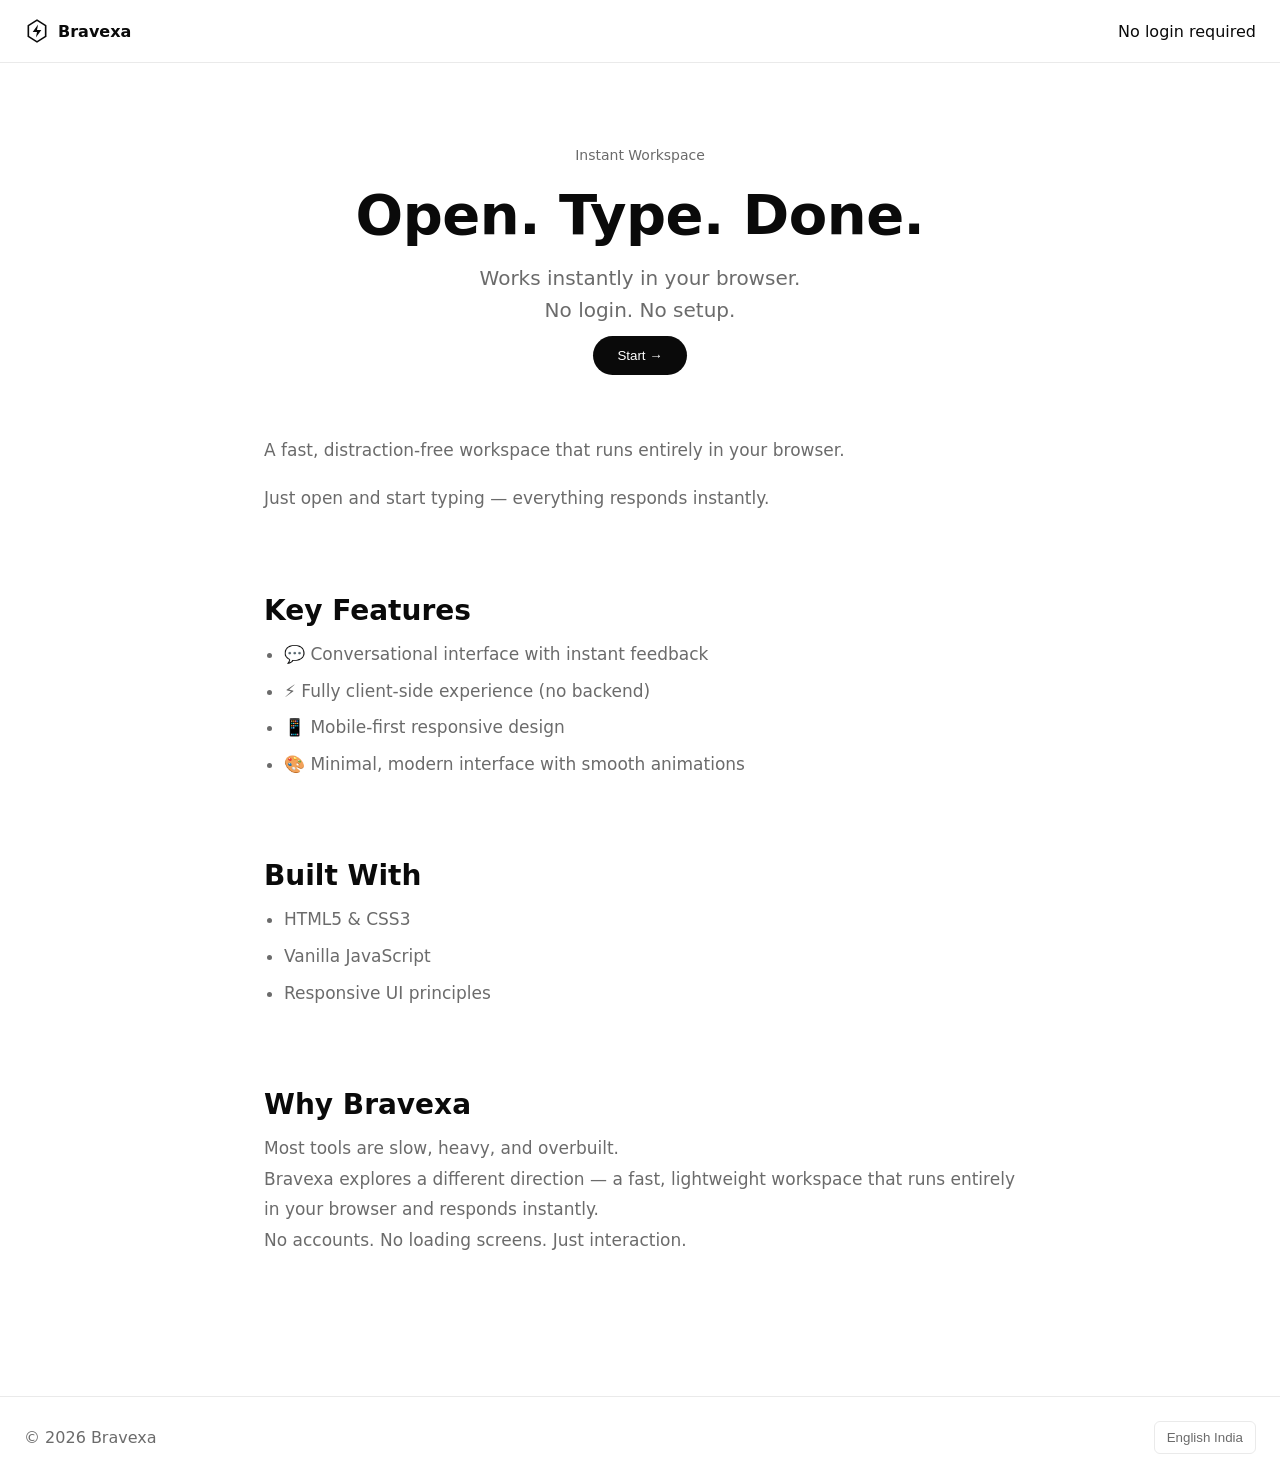
==== commit 310e1a14: "Update index.html" ====
--- a/index.html
+++ b/index.html
@@ -5,7 +5,7 @@
     <meta name="viewport" content="width=device-width, initial-scale=1.0">
     <link rel="manifest" href="manifest.json">
   <link rel="icon" type="image/svg+xml" href="favicon.svg">
-    <title>Bravexa – Instant Workspace</title>
+    <title>Bravexa</title>
     <link href="https://fonts.googleapis.com/css2?family=Inter:wght@400;500;600;700&display=swap" rel="stylesheet">
     <link rel="stylesheet" href="styles.css">
 </head>
--- a/styles.css
+++ b/styles.css
@@ -7,27 +7,25 @@
 :root {
   --bg-color: #ffffff;
   --text-color: #0a0a0a;
-  --secondary-text: #5a5a5a;
-  --accent-color: #2563eb;
-  --accent-gradient: linear-gradient(90deg, #1d4ed8, #2563eb, #60a5fa);
-  --border-color: #e5e5e5;
-  --card-bg: #f9fafb;
+  --secondary-text: #6b6b6b;
+  --accent-color: #0a0a0a; /* no blue */
+  --border-color: #eaeaea;
+  --card-bg: #fafafa;
   --header-bg: #ffffffcc;
-  --footer-bg: #f5f5f5;
-  --shadow: 0 4px 16px rgba(0, 0, 0, 0.05);
+  --footer-bg: #ffffff;
+  --shadow: none;
 }
 
 [data-theme="dark"] {
   --bg-color: #000000;
   --text-color: #f5f5f5;
-  --secondary-text: #a3a3a3;
-  --accent-color: #3b82f6;
-  --accent-gradient: linear-gradient(90deg, #3b82f6, #60a5fa);
-  --border-color: #1f1f1f;
-  --card-bg: #111111;
+  --secondary-text: #9a9a9a;
+  --accent-color: #ffffff;
+  --border-color: #1a1a1a;
+  --card-bg: #0a0a0a;
   --header-bg: #000000cc;
-  --footer-bg: #0a0a0a;
-  --shadow: 0 4px 20px rgba(255, 255, 255, 0.05);
+  --footer-bg: #000000;
+  --shadow: none;
 }
 
 /* ============= Global Reset ============= */
@@ -63,15 +61,24 @@
 }
 
 .logo {
-  font-weight: 700;
-  font-size: 22px;
-  background: var(--accent-gradient);
-  -webkit-background-clip: text;
-  -webkit-text-fill-color: transparent;
+  display: flex;
+  align-items: center;
+  gap: 8px;
+  font-weight: 600;
+}
+
+.logo svg {
+  width: 26px;
+  height: 26px;
+  color: var(--text-color);
+}
+
+.logo:hover svg {
+  opacity: 1;
 }
 
 .auth-buttons .login {
-  background: var(--accent-gradient);
+  color: var(--text-color);
   color: #fff;
   border: none;
   padding: 8px 18px;
@@ -83,6 +90,7 @@
 
 .hero-sub {
   margin-top: 10px;
+  margin-bottom:10px;
   font-size: 20px;
   color: var(--secondary-text);
   line-height: 1.6;
@@ -135,32 +143,29 @@
 .intro h2 {
   font-size: 56px;
   font-weight: 700;
-  margin: 16px 0 24px;
+  margin: 16px 0 16px;
   line-height: 1.1;
   letter-spacing: -0.5px;
 }
 
 .highlight {
-  background: var(--accent-gradient);
+  color: var(--text-color);
   -webkit-background-clip: text;
   -webkit-text-fill-color: transparent;
 }
 
 .try-button {
-  background: var(--accent-gradient);
-  color: #fff;
-  padding: 12px 26px;
+  background: var(--text-color);
+  color: var(--bg-color);
+  padding: 12px 24px;
+  border-radius: 999px;
   border: none;
-  border-radius: 10px;
-  font-size: 16px;
-  font-weight: 600;
-  cursor: pointer;
-  transition: transform 0.2s ease, box-shadow 0.2s ease;
+  font-weight: 500;
+  transition: all 0.2s ease;
 }
 
 .try-button:hover {
-  transform: translateY(-3px);
-  box-shadow: var(--shadow);
+  opacity: 0.8;
 }
 
 /* ============= Audio Player ============= */
